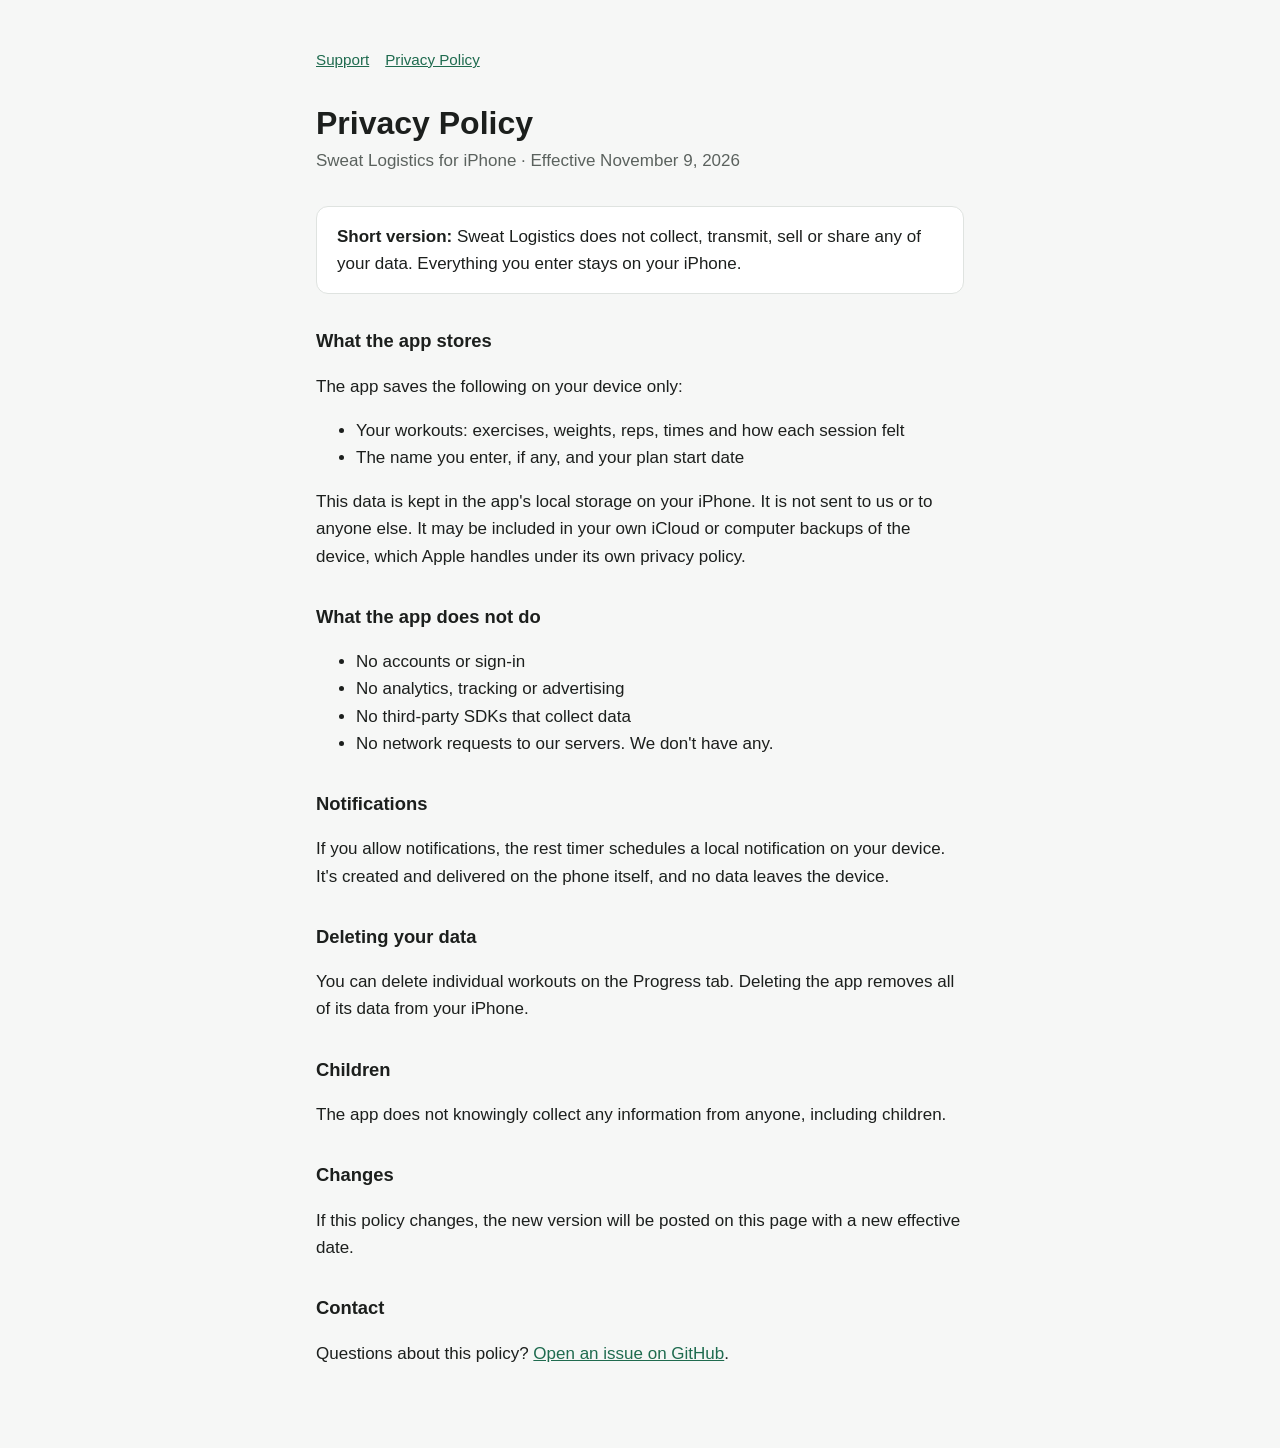
==== privacy.html @ f769d291 "Add support and privacy policy pages for Sweat Logistics Co-Authored-By: Claude Opus 5.5 <noreply@an" ====
<!doctype html>
<html lang="en">
<head>
  <meta charset="utf-8">
  <meta name="viewport" content="width=device-width, initial-scale=1">
  <title>Sweat Logistics Privacy</title>
  <link rel="stylesheet" href="style.css">
</head>
<body>
<main>
  <nav><a href="./">Support</a><a href="privacy.html">Privacy Policy</a></nav>
  <h1>Privacy Policy</h1>
  <p class="sub">Sweat Logistics for iPhone · Effective November 9, 2026</p>

  <div class="card"><strong>Short version:</strong> Sweat Logistics does not collect, transmit, sell or share any of your data. Everything you enter stays on your iPhone.</div>

  <h2>What the app stores</h2>
  <p>The app saves the following on your device only:</p>
  <ul>
    <li>Your workouts: exercises, weights, reps, times and how each session felt</li>
    <li>The name you enter, if any, and your plan start date</li>
  </ul>
  <p>This data is kept in the app's local storage on your iPhone. It is not sent to us or to anyone else. It may be included in your own iCloud or computer backups of the device, which Apple handles under its own privacy policy.</p>

  <h2>What the app does not do</h2>
  <ul>
    <li>No accounts or sign-in</li>
    <li>No analytics, tracking or advertising</li>
    <li>No third-party SDKs that collect data</li>
    <li>No network requests to our servers. We don't have any.</li>
  </ul>

  <h2>Notifications</h2>
  <p>If you allow notifications, the rest timer schedules a local notification on your device. It's created and delivered on the phone itself, and no data leaves the device.</p>

  <h2>Deleting your data</h2>
  <p>You can delete individual workouts on the Progress tab. Deleting the app removes all of its data from your iPhone.</p>

  <h2>Children</h2>
  <p>The app does not knowingly collect any information from anyone, including children.</p>

  <h2>Changes</h2>
  <p>If this policy changes, the new version will be posted on this page with a new effective date.</p>

  <h2>Contact</h2>
  <p>Questions about this policy? <a href="https://github.com/b-cor/sweatlogistics-site/issues/new">Open an issue on GitHub</a>.</p>
</main>
</body>
</html>
---- style.css ----
:root {
  --bg: #f6f7f6;
  --text: #1c1f1d;
  --muted: #5b625e;
  --accent: #1f6b4f;
  --card: #ffffff;
  --border: #dfe3e0;
}
@media (prefers-color-scheme: dark) {
  :root {
    --bg: #121413;
    --text: #e8ebe9;
    --muted: #a3aaa6;
    --accent: #6fcfa5;
    --card: #1b1e1c;
    --border: #2c302e;
  }
}
* { box-sizing: border-box; }
body {
  margin: 0;
  background: var(--bg);
  color: var(--text);
  font: 17px/1.6 -apple-system, BlinkMacSystemFont, "Segoe UI", Roboto, sans-serif;
}
main { max-width: 680px; margin: 0 auto; padding: 48px 16px 64px; }
h1 { font-size: 2rem; line-height: 1.2; margin: 0 0 4px; }
h2 { font-size: 1.15rem; margin: 32px 0 8px; }
.sub { color: var(--muted); margin: 0 0 32px; }
a { color: var(--accent); }
.card {
  background: var(--card);
  border: 1px solid var(--border);
  border-radius: 12px;
  padding: 16px 20px;
  margin: 16px 0;
}
nav { margin-bottom: 32px; font-size: 0.95rem; }
nav a { margin-right: 16px; }
footer { margin-top: 48px; color: var(--muted); font-size: 0.9rem; }
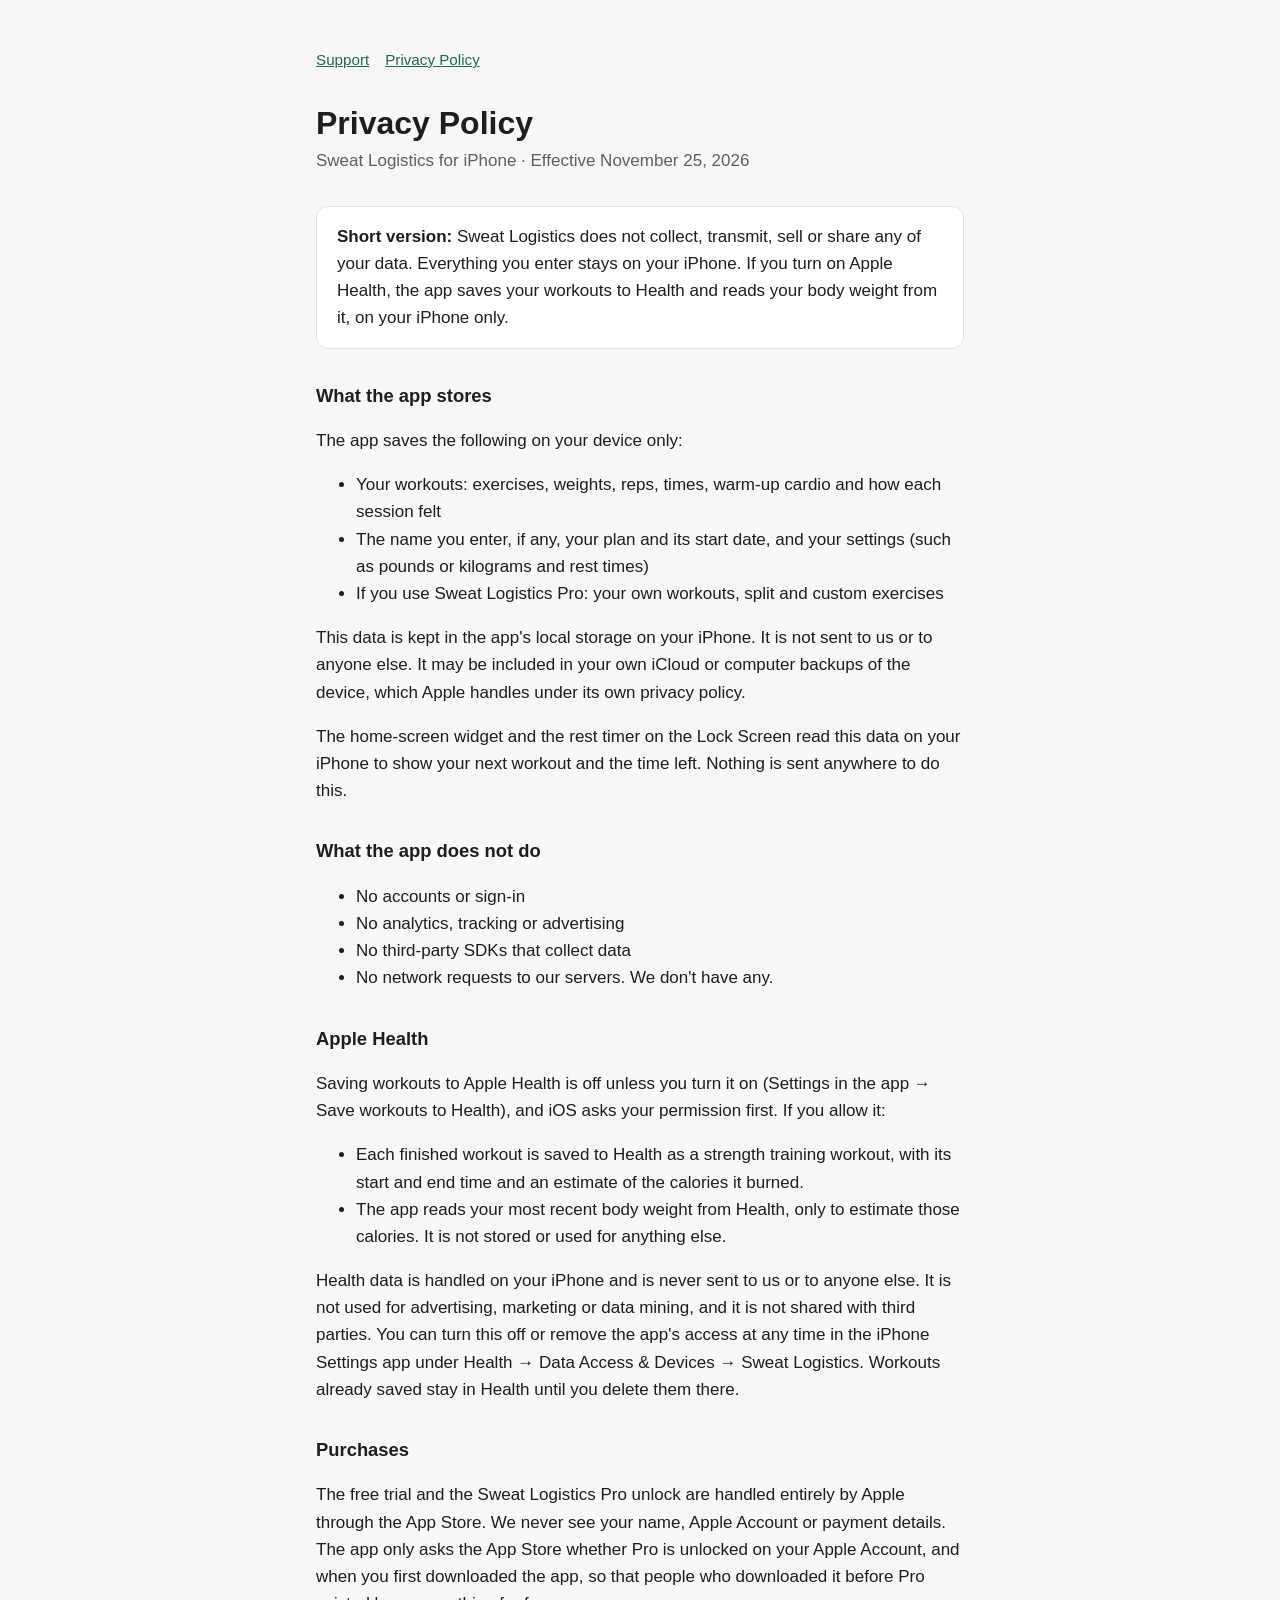
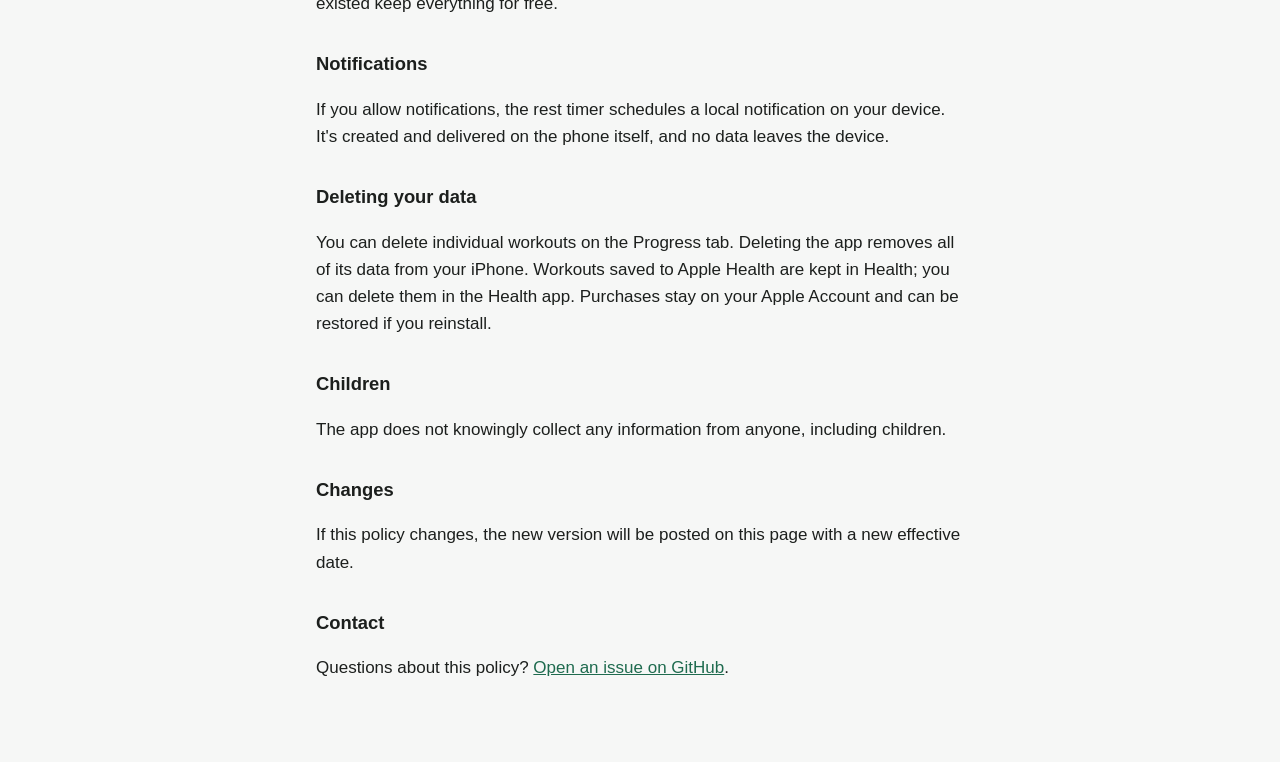
==== commit 5a3f8fa6: "Cover Apple Health and Pro in the privacy policy and support page The privacy policy now explains wh" ====
--- a/privacy.html
+++ b/privacy.html
@@ -10,17 +10,19 @@
 <main>
   <nav><a href="./">Support</a><a href="privacy.html">Privacy Policy</a></nav>
   <h1>Privacy Policy</h1>
-  <p class="sub">Sweat Logistics for iPhone · Effective November 9, 2026</p>
+  <p class="sub">Sweat Logistics for iPhone · Effective November 25, 2026</p>
 
-  <div class="card"><strong>Short version:</strong> Sweat Logistics does not collect, transmit, sell or share any of your data. Everything you enter stays on your iPhone.</div>
+  <div class="card"><strong>Short version:</strong> Sweat Logistics does not collect, transmit, sell or share any of your data. Everything you enter stays on your iPhone. If you turn on Apple Health, the app saves your workouts to Health and reads your body weight from it, on your iPhone only.</div>
 
   <h2>What the app stores</h2>
   <p>The app saves the following on your device only:</p>
   <ul>
-    <li>Your workouts: exercises, weights, reps, times and how each session felt</li>
-    <li>The name you enter, if any, and your plan start date</li>
+    <li>Your workouts: exercises, weights, reps, times, warm-up cardio and how each session felt</li>
+    <li>The name you enter, if any, your plan and its start date, and your settings (such as pounds or kilograms and rest times)</li>
+    <li>If you use Sweat Logistics Pro: your own workouts, split and custom exercises</li>
   </ul>
   <p>This data is kept in the app's local storage on your iPhone. It is not sent to us or to anyone else. It may be included in your own iCloud or computer backups of the device, which Apple handles under its own privacy policy.</p>
+  <p>The home-screen widget and the rest timer on the Lock Screen read this data on your iPhone to show your next workout and the time left. Nothing is sent anywhere to do this.</p>
 
   <h2>What the app does not do</h2>
   <ul>
@@ -30,11 +32,22 @@
     <li>No network requests to our servers. We don't have any.</li>
   </ul>
 
+  <h2>Apple Health</h2>
+  <p>Saving workouts to Apple Health is off unless you turn it on (Settings in the app → Save workouts to Health), and iOS asks your permission first. If you allow it:</p>
+  <ul>
+    <li>Each finished workout is saved to Health as a strength training workout, with its start and end time and an estimate of the calories it burned.</li>
+    <li>The app reads your most recent body weight from Health, only to estimate those calories. It is not stored or used for anything else.</li>
+  </ul>
+  <p>Health data is handled on your iPhone and is never sent to us or to anyone else. It is not used for advertising, marketing or data mining, and it is not shared with third parties. You can turn this off or remove the app's access at any time in the iPhone Settings app under Health → Data Access &amp; Devices → Sweat Logistics. Workouts already saved stay in Health until you delete them there.</p>
+
+  <h2>Purchases</h2>
+  <p>The free trial and the Sweat Logistics Pro unlock are handled entirely by Apple through the App Store. We never see your name, Apple Account or payment details. The app only asks the App Store whether Pro is unlocked on your Apple Account, and when you first downloaded the app, so that people who downloaded it before Pro existed keep everything for free.</p>
+
   <h2>Notifications</h2>
   <p>If you allow notifications, the rest timer schedules a local notification on your device. It's created and delivered on the phone itself, and no data leaves the device.</p>
 
   <h2>Deleting your data</h2>
-  <p>You can delete individual workouts on the Progress tab. Deleting the app removes all of its data from your iPhone.</p>
+  <p>You can delete individual workouts on the Progress tab. Deleting the app removes all of its data from your iPhone. Workouts saved to Apple Health are kept in Health; you can delete them in the Health app. Purchases stay on your Apple Account and can be restored if you reinstall.</p>
 
   <h2>Children</h2>
   <p>The app does not knowingly collect any information from anyone, including children.</p>
